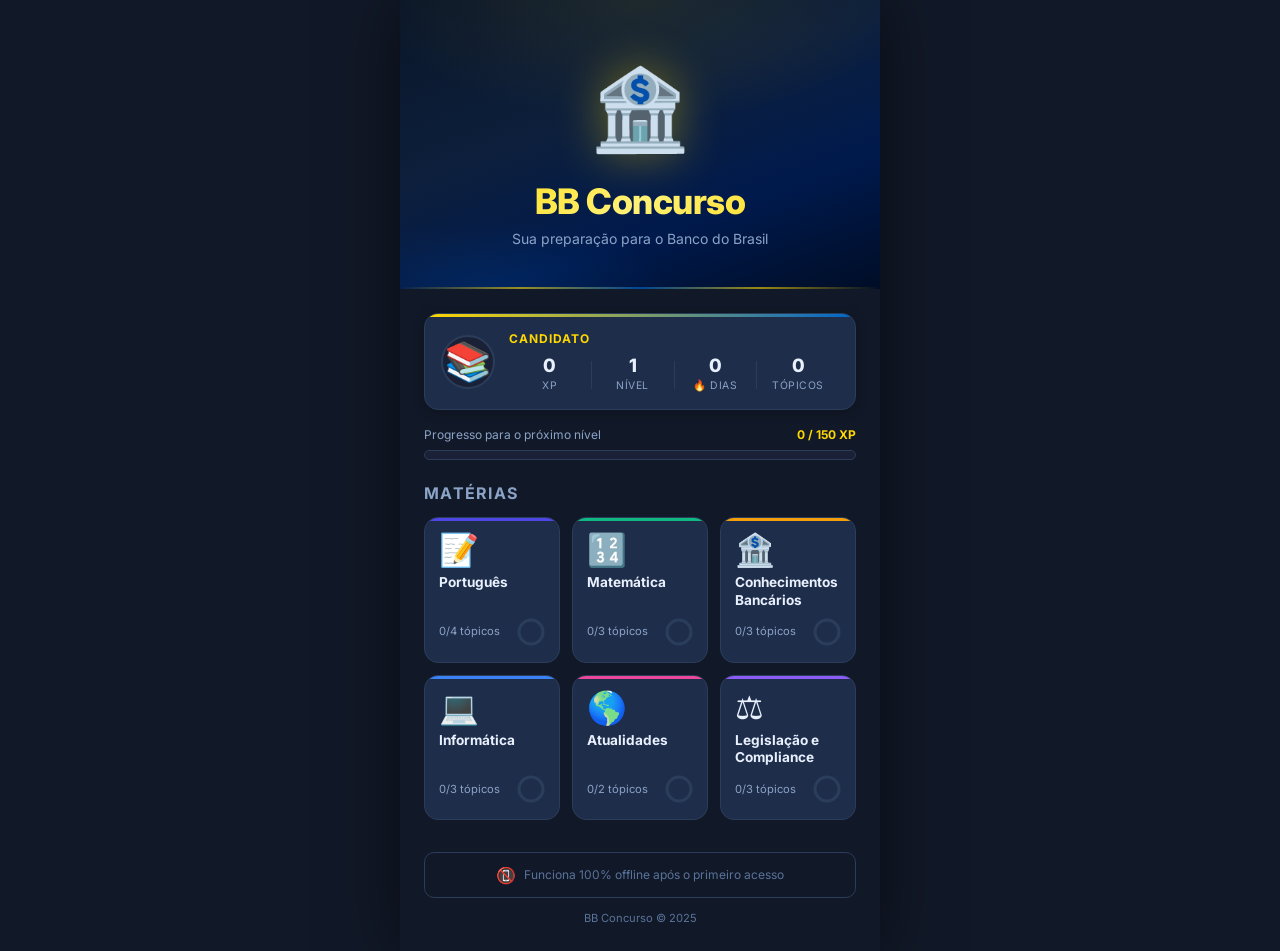
==== concurso-bb/index.html @ 7426c300 "feat: add BB Concurso — app PWA para estudar concurso do Banco do Brasil App completo offline-first " ====
<!DOCTYPE html>
<html lang="pt-BR">
<head>
  <meta charset="UTF-8" />
  <meta name="viewport" content="width=device-width, initial-scale=1.0, viewport-fit=cover" />
  <meta name="theme-color" content="#FFD700" />
  <meta name="description" content="Estude para o concurso do Banco do Brasil offline, com gamificação e quizzes." />
  <meta name="apple-mobile-web-app-capable" content="yes" />
  <meta name="apple-mobile-web-app-status-bar-style" content="black-translucent" />
  <meta name="apple-mobile-web-app-title" content="BB Concurso" />
  <title>BB Concurso</title>
  <link rel="manifest" href="manifest.json" />
  <link rel="icon" type="image/svg+xml" href="icons/icon.svg" />
  <link rel="preconnect" href="https://fonts.googleapis.com" />
  <link rel="preconnect" href="https://fonts.gstatic.com" crossorigin />
  <link href="https://fonts.googleapis.com/css2?family=Inter:wght@400;500;600;700;800&display=swap" rel="stylesheet" />
  <link rel="stylesheet" href="style.css" />
</head>
<body>

  <!-- Offline badge -->
  <div class="offline-badge" id="offlineBadge" aria-live="polite">
    <span class="offline-dot"></span>
    Modo Offline — Conteúdo disponível localmente
  </div>

  <!-- Toast notification -->
  <div class="toast" id="toast" role="status" aria-live="polite">
    <span class="toast-icon" id="toastIcon">🎉</span>
    <div class="toast-text">
      <div class="toast-msg" id="toastMsg"></div>
      <div class="toast-sub" id="toastSub"></div>
    </div>
  </div>

  <!-- ===== SCREEN: HOME ===== -->
  <main class="screen active" id="screen-home" role="main">
    <div class="home-hero">
      <div class="hero-logo" aria-label="BB Concurso">🏦</div>
      <h1 class="hero-title">BB Concurso</h1>
      <p class="hero-sub">Sua preparação para o Banco do Brasil</p>
    </div>

    <div class="home-content">
      <!-- Player card -->
      <div class="player-card" id="playerCard" aria-label="Seu progresso">
        <div class="player-avatar" id="playerAvatar" aria-hidden="true">📚</div>
        <div class="player-info">
          <div class="player-level" id="playerLevel">Candidato</div>
          <div class="player-stats">
            <div class="stat-item">
              <div class="stat-value" id="statXP">0</div>
              <div class="stat-label">XP</div>
            </div>
            <div class="stat-divider"></div>
            <div class="stat-item">
              <div class="stat-value" id="statLevel">1</div>
              <div class="stat-label">Nível</div>
            </div>
            <div class="stat-divider"></div>
            <div class="stat-item">
              <div class="stat-value" id="statStreak">0</div>
              <div class="stat-label">🔥 Dias</div>
            </div>
            <div class="stat-divider"></div>
            <div class="stat-item">
              <div class="stat-value" id="statTopics">0</div>
              <div class="stat-label">Tópicos</div>
            </div>
          </div>
        </div>
      </div>

      <!-- XP Progress bar -->
      <div class="xp-progress-wrap" aria-label="Progresso de XP para o próximo nível">
        <div class="xp-progress-labels">
          <span id="xpProgressLabel">Progresso para o próximo nível</span>
          <span id="xpProgressValue">0 / 150 XP</span>
        </div>
        <div class="xp-progress" role="progressbar" aria-valuemin="0" aria-valuemax="100" aria-valuenow="0">
          <div class="xp-progress-bar" id="xpProgressBar"></div>
        </div>
      </div>

      <!-- Subject grid -->
      <section class="subjects-section" aria-label="Matérias">
        <h2 class="section-title">Matérias</h2>
        <div class="subject-grid" id="subjectGrid" role="list">
          <!-- Rendered by JS -->
        </div>
      </section>

      <!-- Footer tip -->
      <footer class="home-footer">
        <div class="footer-tip">
          <span class="footer-tip-icon">📵</span>
          <span>Funciona 100% offline após o primeiro acesso</span>
        </div>
        <div class="footer-copy">BB Concurso © 2025</div>
      </footer>
    </div>
  </main>

  <!-- ===== SCREEN: TOPICS ===== -->
  <section class="screen" id="screen-topics" role="region" aria-label="Tópicos">
    <header class="header" id="topicsHeader">
      <button class="btn-back" onclick="showScreen('home')" aria-label="Voltar para o início">
        <svg width="20" height="20" viewBox="0 0 24 24" fill="none" stroke="currentColor" stroke-width="2.5" stroke-linecap="round" stroke-linejoin="round"><polyline points="15 18 9 12 15 6"/></svg>
      </button>
      <div class="header-title" id="topicsTitle">Matéria</div>
      <div class="header-xp-mini">
        <span class="xp-mini-icon">⚡</span>
        <span id="headerXP">0</span>
      </div>
    </header>

    <div class="screen-body topics-body">
      <div class="subject-hero" id="topicsHero">
        <span class="subject-hero-icon" id="topicsHeroIcon">📚</span>
        <div class="subject-hero-info">
          <div class="subject-hero-name" id="topicsHeroName">Matéria</div>
          <div class="subject-hero-desc" id="topicsHeroDesc"></div>
        </div>
      </div>
      <div class="topics-list" id="topicsList" role="list">
        <!-- Rendered by JS -->
      </div>
    </div>
  </section>

  <!-- ===== SCREEN: LESSON ===== -->
  <section class="screen" id="screen-lesson" role="region" aria-label="Aula">
    <header class="header" id="lessonHeader">
      <button class="btn-back" id="lessonBackBtn" onclick="goBackFromLesson()" aria-label="Voltar para tópicos">
        <svg width="20" height="20" viewBox="0 0 24 24" fill="none" stroke="currentColor" stroke-width="2.5" stroke-linecap="round" stroke-linejoin="round"><polyline points="15 18 9 12 15 6"/></svg>
      </button>
      <div class="header-title" id="lessonTitle">Aula</div>
      <div class="header-xp-mini">
        <span class="xp-mini-icon">⚡</span>
        <span id="lessonHeaderXP">0</span>
      </div>
    </header>

    <div class="lesson-body screen-body" id="lessonBody">
      <!-- Rendered by JS -->
    </div>
  </section>

  <!-- ===== SCREEN: QUIZ ===== -->
  <section class="screen" id="screen-quiz" role="region" aria-label="Quiz">
    <header class="header quiz-header">
      <button class="btn-back" id="quizBackBtn" onclick="confirmLeaveQuiz()" aria-label="Sair do quiz">
        <svg width="20" height="20" viewBox="0 0 24 24" fill="none" stroke="currentColor" stroke-width="2.5" stroke-linecap="round" stroke-linejoin="round"><polyline points="15 18 9 12 15 6"/></svg>
      </button>
      <div class="header-title" id="quizTitle">Quiz</div>
      <div class="quiz-counter" id="quizCounter">1/5</div>
    </header>

    <div class="screen-body quiz-body">
      <div class="quiz-progress-wrap" role="progressbar" aria-label="Progresso do quiz" aria-valuemin="0" aria-valuemax="100" aria-valuenow="0">
        <div class="quiz-progress-bar" id="quizProgressBar"></div>
      </div>

      <div class="quiz-content">
        <p class="question-text" id="questionText">Pergunta...</p>

        <div class="options-list" id="optionsList" role="group" aria-label="Opções de resposta">
          <!-- Rendered by JS -->
        </div>

        <div class="feedback-box" id="feedbackBox" aria-live="polite">
          <div class="feedback-icon" id="feedbackIcon">✓</div>
          <div class="feedback-content">
            <div class="feedback-title" id="feedbackTitle">Correto!</div>
            <div class="feedback-explanation" id="feedbackExplanation"></div>
          </div>
        </div>

        <button class="btn-next" id="btnNext" onclick="nextQuestion()" aria-label="Próxima questão">
          Próxima questão →
        </button>
      </div>
    </div>
  </section>

  <!-- ===== SCREEN: RESULTS ===== -->
  <section class="screen" id="screen-results" role="region" aria-label="Resultado">
    <div class="results-body">
      <div class="results-trophy" id="resultsTrophy" aria-hidden="true">🏆</div>
      <h2 class="results-title" id="resultsTitle">Quiz Concluído!</h2>
      <div class="results-score-wrap">
        <div class="results-score" id="resultsScore">0/5</div>
        <div class="results-score-label">Respostas corretas</div>
      </div>
      <div class="results-stars" id="resultsStars" aria-label="Classificação">
        <!-- Stars rendered by JS -->
      </div>
      <div class="results-xp-gained" id="resultsXpGained">
        <span class="xp-gained-icon">⚡</span>
        <span id="resultsXpValue">+0 XP</span>
        <span class="xp-gained-label">ganhos</span>
      </div>

      <div class="results-actions">
        <button class="btn-primary" onclick="retryQuiz()" aria-label="Tentar novamente">
          🔄 Tentar Novamente
        </button>
        <button class="btn-secondary" onclick="backToTopics()" aria-label="Voltar à matéria">
          📚 Mais Tópicos
        </button>
        <button class="btn-outline" onclick="showScreen('home')" aria-label="Ir para o início">
          🏠 Início
        </button>
      </div>
    </div>
  </section>

  <!-- Scripts: data first, then app -->
  <script src="data/portugues.js"></script>
  <script src="data/matematica.js"></script>
  <script src="data/bancario.js"></script>
  <script src="data/informatica.js"></script>
  <script src="data/atualidades.js"></script>
  <script src="data/legislacao.js"></script>
  <script src="app.js"></script>

  <script>
    if ('serviceWorker' in navigator) {
      navigator.serviceWorker.register('sw.js').then(reg => {
        console.log('SW registrado:', reg.scope);
      }).catch(err => {
        console.warn('SW falhou:', err);
      });
    }
  </script>
</body>
</html>
---- concurso-bb/style.css ----
/* ============================================================
   BB Concurso — Style Sheet
   Dark theme, mobile-first, BB gold/blue palette
   ============================================================ */

/* ── CSS Variables ── */
:root {
  --bg: #0a0e1a;
  --bg2: #111827;
  --bg3: #1a2035;
  --card: #1e2d4a;
  --border: #2a3d5a;
  --text1: #e8f0fe;
  --text2: #8ba3c7;
  --text3: #5a739a;
  --accent: #FFD700;
  --accent2: #0066CC;
  --accent-dim: rgba(255, 215, 0, 0.15);
  --accent2-dim: rgba(0, 102, 204, 0.2);
  --green: #22c55e;
  --green-dim: rgba(34, 197, 94, 0.15);
  --red: #ef4444;
  --red-dim: rgba(239, 68, 68, 0.15);
  --orange: #f97316;
  --radius: 14px;
  --radius-sm: 10px;
  --radius-xs: 7px;
  --mono: 'Courier New', 'Courier', monospace;
  --shadow: 0 4px 24px rgba(0, 0, 0, 0.35);
  --shadow-sm: 0 2px 12px rgba(0, 0, 0, 0.25);
  --header-h: 60px;
  --safe-top: env(safe-area-inset-top, 0px);
  --safe-bottom: env(safe-area-inset-bottom, 0px);
}

/* ── Reset & Base ── */
*, *::before, *::after {
  box-sizing: border-box;
  margin: 0;
  padding: 0;
  -webkit-tap-highlight-color: transparent;
}

html {
  font-size: 16px;
  -webkit-text-size-adjust: 100%;
  scroll-behavior: smooth;
}

body {
  background: var(--bg);
  color: var(--text1);
  font-family: 'Inter', system-ui, -apple-system, BlinkMacSystemFont, 'Segoe UI', sans-serif;
  line-height: 1.5;
  min-height: 100dvh;
  overflow-x: hidden;
  -webkit-font-smoothing: antialiased;
  -moz-osx-font-smoothing: grayscale;
}

button {
  font-family: inherit;
  cursor: pointer;
  border: none;
  background: none;
  color: inherit;
}

a { color: var(--accent2); text-decoration: none; }
img, svg { display: block; }
h1, h2, h3, h4 { line-height: 1.2; }

/* ── Screen System ── */
.screen {
  display: none;
  flex-direction: column;
  min-height: 100dvh;
  position: relative;
}
.screen.active {
  display: flex;
}
.screen-body {
  flex: 1;
  overflow-y: auto;
  -webkit-overflow-scrolling: touch;
  overscroll-behavior: contain;
}

/* ── Offline Badge ── */
.offline-badge {
  display: none;
  align-items: center;
  gap: 8px;
  position: fixed;
  top: 0;
  left: 0;
  right: 0;
  z-index: 9999;
  background: linear-gradient(90deg, #1a1000, #2a1800);
  border-bottom: 1px solid rgba(255, 165, 0, 0.4);
  color: #ffb347;
  font-size: 0.72rem;
  font-weight: 600;
  padding: 6px 16px;
  padding-top: calc(6px + var(--safe-top));
  text-align: center;
  justify-content: center;
}
.offline-badge.visible {
  display: flex;
}
.offline-dot {
  width: 7px;
  height: 7px;
  border-radius: 50%;
  background: #ffb347;
  flex-shrink: 0;
  animation: pulse-dot 2s ease-in-out infinite;
}
@keyframes pulse-dot {
  0%, 100% { opacity: 1; transform: scale(1); }
  50% { opacity: 0.5; transform: scale(0.7); }
}

/* ── Toast ── */
.toast {
  position: fixed;
  bottom: calc(24px + var(--safe-bottom));
  left: 50%;
  transform: translateX(-50%) translateY(100px);
  z-index: 9998;
  background: var(--bg3);
  border: 1px solid var(--border);
  border-left: 4px solid var(--accent);
  border-radius: var(--radius-sm);
  padding: 12px 18px;
  display: flex;
  align-items: center;
  gap: 12px;
  min-width: 240px;
  max-width: calc(100vw - 40px);
  box-shadow: var(--shadow);
  transition: transform 0.35s cubic-bezier(0.34, 1.56, 0.64, 1), opacity 0.3s;
  opacity: 0;
  pointer-events: none;
}
.toast.show {
  transform: translateX(-50%) translateY(0);
  opacity: 1;
  pointer-events: auto;
}
.toast-icon {
  font-size: 1.4rem;
  flex-shrink: 0;
}
.toast-text { flex: 1; }
.toast-msg {
  font-size: 0.875rem;
  font-weight: 700;
  color: var(--text1);
}
.toast-sub {
  font-size: 0.75rem;
  color: var(--text2);
  margin-top: 2px;
}

/* ============================================================
   HOME SCREEN
   ============================================================ */

/* Hero */
.home-hero {
  background: linear-gradient(160deg, #0a1628 0%, #0d1f3c 40%, #001a4d 70%, #000d26 100%);
  padding: calc(48px + var(--safe-top)) 24px 40px;
  text-align: center;
  position: relative;
  overflow: hidden;
}
.home-hero::before {
  content: '';
  position: absolute;
  inset: 0;
  background:
    radial-gradient(ellipse 80% 60% at 50% 0%, rgba(255, 215, 0, 0.08) 0%, transparent 70%),
    radial-gradient(ellipse 60% 40% at 20% 100%, rgba(0, 102, 204, 0.15) 0%, transparent 60%);
  pointer-events: none;
}
.home-hero::after {
  content: '';
  position: absolute;
  bottom: 0;
  left: 0;
  right: 0;
  height: 2px;
  background: linear-gradient(90deg, transparent, var(--accent), var(--accent2), var(--accent), transparent);
  opacity: 0.6;
}
.hero-logo {
  font-size: 4rem;
  margin-bottom: 12px;
  filter: drop-shadow(0 0 24px rgba(255, 215, 0, 0.4));
  position: relative;
  z-index: 1;
  animation: hero-float 3s ease-in-out infinite;
}
@keyframes hero-float {
  0%, 100% { transform: translateY(0); }
  50% { transform: translateY(-6px); }
}
.hero-title {
  font-size: 1.9rem;
  font-weight: 800;
  background: linear-gradient(135deg, #FFD700, #FFF176, #FFD700);
  -webkit-background-clip: text;
  -webkit-text-fill-color: transparent;
  background-clip: text;
  position: relative;
  z-index: 1;
  letter-spacing: -0.5px;
}
.hero-sub {
  font-size: 0.875rem;
  color: var(--text2);
  margin-top: 6px;
  position: relative;
  z-index: 1;
}

/* Home content container */
.home-content {
  padding: 20px 16px;
  padding-bottom: calc(24px + var(--safe-bottom));
  max-width: 600px;
  margin: 0 auto;
  width: 100%;
}

/* Player card */
.player-card {
  background: var(--card);
  border: 1px solid var(--border);
  border-radius: var(--radius);
  padding: 16px;
  margin-bottom: 16px;
  display: flex;
  align-items: center;
  gap: 14px;
  box-shadow: var(--shadow-sm);
  position: relative;
  overflow: hidden;
}
.player-card::before {
  content: '';
  position: absolute;
  top: 0;
  left: 0;
  right: 0;
  height: 3px;
  background: linear-gradient(90deg, var(--accent), var(--accent2));
}
.player-avatar {
  font-size: 2.4rem;
  width: 54px;
  height: 54px;
  display: flex;
  align-items: center;
  justify-content: center;
  background: var(--bg3);
  border-radius: 50%;
  border: 2px solid var(--border);
  flex-shrink: 0;
}
.player-info { flex: 1; min-width: 0; }
.player-level {
  font-size: 0.75rem;
  font-weight: 700;
  color: var(--accent);
  text-transform: uppercase;
  letter-spacing: 0.08em;
  margin-bottom: 8px;
}
.player-stats {
  display: flex;
  align-items: center;
  gap: 0;
}
.stat-item {
  flex: 1;
  text-align: center;
}
.stat-value {
  font-size: 1.15rem;
  font-weight: 800;
  color: var(--text1);
  line-height: 1;
}
.stat-label {
  font-size: 0.65rem;
  color: var(--text2);
  margin-top: 3px;
  text-transform: uppercase;
  letter-spacing: 0.05em;
}
.stat-divider {
  width: 1px;
  height: 28px;
  background: var(--border);
  flex-shrink: 0;
}

/* XP Progress */
.xp-progress-wrap {
  margin-bottom: 24px;
}
.xp-progress-labels {
  display: flex;
  justify-content: space-between;
  align-items: center;
  margin-bottom: 6px;
}
.xp-progress-labels span:first-child {
  font-size: 0.75rem;
  color: var(--text2);
}
.xp-progress-labels span:last-child {
  font-size: 0.75rem;
  font-weight: 700;
  color: var(--accent);
}
.xp-progress {
  height: 10px;
  background: var(--bg3);
  border-radius: 20px;
  overflow: hidden;
  border: 1px solid var(--border);
}
.xp-progress-bar {
  height: 100%;
  background: linear-gradient(90deg, var(--accent2), var(--accent));
  border-radius: 20px;
  width: 0%;
  transition: width 0.7s cubic-bezier(0.34, 1.56, 0.64, 1);
  position: relative;
}
.xp-progress-bar::after {
  content: '';
  position: absolute;
  top: 0;
  right: 0;
  width: 40px;
  height: 100%;
  background: linear-gradient(90deg, transparent, rgba(255,255,255,0.3));
  border-radius: 0 20px 20px 0;
  animation: xp-shimmer 2s ease-in-out infinite;
}
@keyframes xp-shimmer {
  0%, 100% { opacity: 0; }
  50% { opacity: 1; }
}

/* Subjects section */
.section-title {
  font-size: 1rem;
  font-weight: 700;
  color: var(--text2);
  text-transform: uppercase;
  letter-spacing: 0.08em;
  margin-bottom: 14px;
}

/* Subject grid */
.subject-grid {
  display: grid;
  grid-template-columns: repeat(2, 1fr);
  gap: 12px;
  margin-bottom: 24px;
}

/* Subject card */
.subject-card {
  background: var(--card);
  border: 1px solid var(--border);
  border-radius: var(--radius);
  padding: 16px 14px;
  cursor: pointer;
  transition: transform 0.2s ease, box-shadow 0.2s ease, border-color 0.2s ease;
  position: relative;
  overflow: hidden;
  display: flex;
  flex-direction: column;
  gap: 8px;
  -webkit-user-select: none;
  user-select: none;
}
.subject-card::before {
  content: '';
  position: absolute;
  top: 0;
  left: 0;
  right: 0;
  height: 3px;
  border-radius: var(--radius) var(--radius) 0 0;
  background: var(--subject-color, var(--accent));
  transition: height 0.2s;
}
.subject-card:hover,
.subject-card:focus-visible {
  transform: translateY(-3px);
  box-shadow: 0 8px 28px rgba(0, 0, 0, 0.45);
  border-color: var(--subject-color, var(--accent));
  outline: none;
}
.subject-card:active {
  transform: translateY(-1px);
}
.subject-icon {
  font-size: 2rem;
  line-height: 1;
}
.subject-name {
  font-size: 0.85rem;
  font-weight: 700;
  color: var(--text1);
  line-height: 1.3;
}
.subject-meta {
  display: flex;
  align-items: center;
  justify-content: space-between;
  margin-top: auto;
}
.subject-count {
  font-size: 0.7rem;
  color: var(--text2);
}
.subject-progress-ring {
  width: 28px;
  height: 28px;
  flex-shrink: 0;
}
.subject-progress-ring circle {
  fill: none;
  stroke-width: 3;
  stroke-linecap: round;
}
.ring-bg { stroke: var(--border); }
.ring-fill {
  stroke: var(--subject-color, var(--accent));
  stroke-dasharray: 75.4;
  stroke-dashoffset: 75.4;
  transition: stroke-dashoffset 0.8s cubic-bezier(0.34, 1.56, 0.64, 1);
  transform: rotate(-90deg);
  transform-origin: center;
}

/* Home footer */
.home-footer {
  text-align: center;
  padding-top: 8px;
}
.footer-tip {
  display: flex;
  align-items: center;
  justify-content: center;
  gap: 8px;
  font-size: 0.75rem;
  color: var(--text3);
  background: var(--bg2);
  border: 1px solid var(--border);
  border-radius: var(--radius-sm);
  padding: 10px 14px;
  margin-bottom: 12px;
}
.footer-tip-icon { font-size: 1rem; }
.footer-copy {
  font-size: 0.7rem;
  color: var(--text3);
}

/* ============================================================
   HEADER (shared by topics, lesson, quiz)
   ============================================================ */
.header {
  position: sticky;
  top: 0;
  z-index: 100;
  display: flex;
  align-items: center;
  gap: 10px;
  padding: calc(10px + var(--safe-top)) 16px 10px;
  height: calc(var(--header-h) + var(--safe-top));
  background: rgba(10, 14, 26, 0.85);
  backdrop-filter: blur(20px) saturate(1.4);
  -webkit-backdrop-filter: blur(20px) saturate(1.4);
  border-bottom: 1px solid var(--border);
}
.btn-back {
  width: 36px;
  height: 36px;
  border-radius: var(--radius-xs);
  background: var(--bg3);
  border: 1px solid var(--border);
  color: var(--text1);
  display: flex;
  align-items: center;
  justify-content: center;
  flex-shrink: 0;
  transition: background 0.15s, transform 0.15s;
}
.btn-back:hover { background: var(--card); }
.btn-back:active { transform: scale(0.93); }
.header-title {
  flex: 1;
  font-size: 0.95rem;
  font-weight: 700;
  color: var(--text1);
  white-space: nowrap;
  overflow: hidden;
  text-overflow: ellipsis;
}
.header-xp-mini {
  display: flex;
  align-items: center;
  gap: 4px;
  background: var(--accent-dim);
  border: 1px solid rgba(255, 215, 0, 0.25);
  border-radius: 20px;
  padding: 4px 10px;
  flex-shrink: 0;
}
.xp-mini-icon { font-size: 0.8rem; }
.header-xp-mini span:last-child {
  font-size: 0.8rem;
  font-weight: 700;
  color: var(--accent);
}

/* ============================================================
   TOPICS SCREEN
   ============================================================ */
.topics-body {
  padding-bottom: calc(24px + var(--safe-bottom));
}
.subject-hero {
  display: flex;
  align-items: center;
  gap: 14px;
  padding: 20px 16px 16px;
  border-bottom: 1px solid var(--border);
}
.subject-hero-icon {
  font-size: 2.5rem;
  width: 60px;
  height: 60px;
  display: flex;
  align-items: center;
  justify-content: center;
  background: var(--bg3);
  border-radius: var(--radius-sm);
  border: 1px solid var(--border);
  flex-shrink: 0;
}
.subject-hero-name {
  font-size: 1.15rem;
  font-weight: 800;
  color: var(--text1);
}
.subject-hero-desc {
  font-size: 0.8rem;
  color: var(--text2);
  margin-top: 4px;
}

.topics-list {
  padding: 12px 16px;
  display: flex;
  flex-direction: column;
  gap: 10px;
}
.topic-item {
  display: flex;
  align-items: center;
  gap: 12px;
  background: var(--card);
  border: 1px solid var(--border);
  border-radius: var(--radius-sm);
  padding: 14px;
  cursor: pointer;
  transition: transform 0.15s, box-shadow 0.15s, border-color 0.15s;
  -webkit-user-select: none;
  user-select: none;
}
.topic-item:hover,
.topic-item:focus-visible {
  transform: translateX(3px);
  box-shadow: var(--shadow-sm);
  border-color: var(--accent2);
  outline: none;
}
.topic-item:active { transform: translateX(1px); }
.topic-item.done {
  border-color: rgba(34, 197, 94, 0.35);
  background: rgba(34, 197, 94, 0.04);
}
.topic-icon-wrap {
  width: 42px;
  height: 42px;
  border-radius: var(--radius-xs);
  background: var(--bg3);
  border: 1px solid var(--border);
  display: flex;
  align-items: center;
  justify-content: center;
  font-size: 1.3rem;
  flex-shrink: 0;
}
.topic-info { flex: 1; min-width: 0; }
.topic-title {
  font-size: 0.9rem;
  font-weight: 600;
  color: var(--text1);
  white-space: nowrap;
  overflow: hidden;
  text-overflow: ellipsis;
}
.topic-sub {
  font-size: 0.72rem;
  color: var(--text2);
  margin-top: 3px;
}
.topic-right {
  display: flex;
  flex-direction: column;
  align-items: flex-end;
  gap: 4px;
  flex-shrink: 0;
}
.topic-xp-badge {
  font-size: 0.7rem;
  font-weight: 700;
  color: var(--accent);
  background: var(--accent-dim);
  border: 1px solid rgba(255, 215, 0, 0.2);
  border-radius: 20px;
  padding: 2px 8px;
}
.topic-done-badge {
  font-size: 0.75rem;
  font-weight: 700;
  color: var(--green);
  background: var(--green-dim);
  border-radius: 20px;
  padding: 2px 8px;
}

/* ============================================================
   LESSON SCREEN
   ============================================================ */
.lesson-body {
  padding: 0 16px 32px;
  padding-bottom: calc(32px + var(--safe-bottom));
}

/* Step bar */
.lesson-step-bar {
  display: flex;
  align-items: center;
  gap: 6px;
  padding: 16px 0 20px;
}
.step-node {
  display: flex;
  align-items: center;
  justify-content: center;
  width: 28px;
  height: 28px;
  border-radius: 50%;
  font-size: 0.7rem;
  font-weight: 700;
  flex-shrink: 0;
}
.step-node.active {
  background: var(--accent);
  color: #000;
}
.step-node.done {
  background: var(--green);
  color: #fff;
}
.step-node.pending {
  background: var(--bg3);
  border: 1px solid var(--border);
  color: var(--text3);
}
.step-connector {
  flex: 1;
  height: 2px;
  background: var(--border);
  border-radius: 2px;
}

/* Section label */
.lesson-section-label {
  font-size: 0.65rem;
  font-weight: 700;
  text-transform: uppercase;
  letter-spacing: 0.1em;
  color: var(--accent2);
  margin-bottom: 10px;
  display: flex;
  align-items: center;
  gap: 8px;
}
.lesson-section-label::before {
  content: '';
  display: block;
  width: 20px;
  height: 2px;
  background: var(--accent2);
  border-radius: 2px;
}

/* Theory block */
.lesson-theory {
  color: var(--text1);
  font-size: 0.92rem;
  line-height: 1.75;
  margin-bottom: 24px;
}
.lesson-theory h3 {
  font-size: 1rem;
  font-weight: 700;
  color: var(--accent);
  margin: 20px 0 10px;
}
.lesson-theory ul, .lesson-theory ol {
  padding-left: 20px;
  margin: 8px 0 16px;
}
.lesson-theory li {
  margin-bottom: 6px;
}
.lesson-theory strong { color: var(--text1); }
.lesson-theory em { color: var(--text2); font-style: normal; }
.lesson-theory p { margin-bottom: 12px; }

/* Example block */
.example-block {
  background: var(--bg2);
  border: 1px solid var(--border);
  border-radius: var(--radius-sm);
  overflow: hidden;
  margin-bottom: 16px;
}
.example-header {
  display: flex;
  align-items: center;
  justify-content: space-between;
  padding: 10px 14px;
  background: var(--bg3);
  border-bottom: 1px solid var(--border);
}
.example-header-title {
  font-size: 0.78rem;
  font-weight: 600;
  color: var(--text2);
}
.btn-copy {
  font-size: 0.7rem;
  color: var(--text2);
  background: var(--bg);
  border: 1px solid var(--border);
  border-radius: var(--radius-xs);
  padding: 3px 9px;
  transition: color 0.15s, background 0.15s;
}
.btn-copy:hover { color: var(--text1); background: var(--card); }
.btn-copy.copied { color: var(--green); border-color: var(--green); }

.code-box {
  background: #060c18;
  padding: 14px;
  overflow-x: auto;
  border-bottom: 1px solid var(--border);
}
.code-box pre {
  font-family: var(--mono);
  font-size: 0.78rem;
  line-height: 1.6;
  color: #a8d8a8;
  white-space: pre;
  margin: 0;
}
.explanation-box {
  padding: 12px 14px;
  font-size: 0.82rem;
  color: var(--text2);
  line-height: 1.65;
}
.explanation-box strong { color: var(--text1); }
.explanation-box ul { padding-left: 16px; margin: 6px 0; }
.explanation-box li { margin-bottom: 4px; }
.explanation-box p { margin-bottom: 6px; }

/* Quiz CTA */
.lesson-quiz-cta {
  margin-top: 28px;
  text-align: center;
  padding: 24px 0;
  border-top: 1px solid var(--border);
}
.lesson-quiz-cta-title {
  font-size: 1rem;
  font-weight: 700;
  margin-bottom: 6px;
}
.lesson-quiz-cta-sub {
  font-size: 0.8rem;
  color: var(--text2);
  margin-bottom: 18px;
}
.btn-start-quiz {
  display: block;
  width: 100%;
  padding: 16px;
  background: linear-gradient(135deg, #FFB800, #FFD700, #FFC200);
  color: #000;
  font-size: 1rem;
  font-weight: 800;
  border-radius: var(--radius);
  letter-spacing: 0.02em;
  box-shadow: 0 4px 20px rgba(255, 215, 0, 0.35);
  transition: transform 0.2s, box-shadow 0.2s;
  position: relative;
  overflow: hidden;
}
.btn-start-quiz::before {
  content: '';
  position: absolute;
  inset: 0;
  background: linear-gradient(90deg, transparent 0%, rgba(255,255,255,0.25) 50%, transparent 100%);
  transform: translateX(-100%);
  transition: transform 0.4s;
}
.btn-start-quiz:hover::before { transform: translateX(100%); }
.btn-start-quiz:hover {
  transform: translateY(-2px);
  box-shadow: 0 6px 24px rgba(255, 215, 0, 0.45);
}
.btn-start-quiz:active { transform: translateY(0); }

/* ============================================================
   QUIZ SCREEN
   ============================================================ */
.quiz-header { justify-content: space-between; }
.quiz-counter {
  font-size: 0.8rem;
  font-weight: 700;
  color: var(--text2);
  background: var(--bg3);
  border: 1px solid var(--border);
  border-radius: 20px;
  padding: 4px 12px;
  flex-shrink: 0;
}

.quiz-body {
  padding: 0;
  display: flex;
  flex-direction: column;
}

/* Quiz progress */
.quiz-progress-wrap {
  height: 4px;
  background: var(--bg3);
  flex-shrink: 0;
}
.quiz-progress-bar {
  height: 100%;
  background: linear-gradient(90deg, var(--accent2), var(--accent));
  transition: width 0.5s ease;
  width: 0%;
}

/* Quiz content */
.quiz-content {
  flex: 1;
  overflow-y: auto;
  -webkit-overflow-scrolling: touch;
  padding: 24px 16px;
  padding-bottom: calc(24px + var(--safe-bottom));
  display: flex;
  flex-direction: column;
  gap: 16px;
}

.question-text {
  font-size: 1.05rem;
  font-weight: 600;
  color: var(--text1);
  line-height: 1.55;
}

/* Options */
.options-list {
  display: flex;
  flex-direction: column;
  gap: 10px;
}
.option-btn {
  display: flex;
  align-items: center;
  gap: 12px;
  width: 100%;
  background: var(--card);
  border: 2px solid var(--border);
  border-radius: var(--radius-sm);
  padding: 14px 14px;
  text-align: left;
  cursor: pointer;
  transition: border-color 0.2s, background 0.2s, transform 0.15s;
  -webkit-user-select: none;
  user-select: none;
}
.option-btn:not(:disabled):hover {
  border-color: var(--accent2);
  background: rgba(0, 102, 204, 0.08);
}
.option-btn:not(:disabled):active { transform: scale(0.98); }
.option-btn:disabled { cursor: default; }
.option-btn.correct {
  border-color: var(--green);
  background: var(--green-dim);
  animation: bounce-in 0.4s ease;
}
.option-btn.wrong {
  border-color: var(--red);
  background: var(--red-dim);
  animation: shake 0.4s ease;
}
.option-btn.dimmed {
  opacity: 0.45;
}
@keyframes bounce-in {
  0% { transform: scale(0.97); }
  50% { transform: scale(1.02); }
  100% { transform: scale(1); }
}
@keyframes shake {
  0%, 100% { transform: translateX(0); }
  20% { transform: translateX(-5px); }
  40% { transform: translateX(5px); }
  60% { transform: translateX(-4px); }
  80% { transform: translateX(4px); }
}

.option-letter {
  width: 30px;
  height: 30px;
  border-radius: var(--radius-xs);
  background: var(--bg3);
  border: 1px solid var(--border);
  font-size: 0.75rem;
  font-weight: 700;
  display: flex;
  align-items: center;
  justify-content: center;
  flex-shrink: 0;
  transition: background 0.2s, border-color 0.2s, color 0.2s;
  color: var(--text2);
}
.option-btn.correct .option-letter {
  background: var(--green);
  border-color: var(--green);
  color: #fff;
}
.option-btn.wrong .option-letter {
  background: var(--red);
  border-color: var(--red);
  color: #fff;
}
.option-text {
  font-size: 0.88rem;
  color: var(--text1);
  line-height: 1.45;
  flex: 1;
}

/* Feedback box */
.feedback-box {
  display: none;
  align-items: flex-start;
  gap: 12px;
  background: var(--bg2);
  border: 1px solid var(--border);
  border-left: 4px solid var(--green);
  border-radius: var(--radius-sm);
  padding: 14px;
  animation: slide-up 0.3s ease;
}
.feedback-box.show { display: flex; }
.feedback-box.wrong-fb { border-left-color: var(--red); }
@keyframes slide-up {
  from { opacity: 0; transform: translateY(10px); }
  to { opacity: 1; transform: translateY(0); }
}
.feedback-icon {
  font-size: 1.2rem;
  flex-shrink: 0;
  margin-top: 1px;
}
.feedback-title {
  font-size: 0.85rem;
  font-weight: 700;
  margin-bottom: 4px;
}
.feedback-title.correct-text { color: var(--green); }
.feedback-title.wrong-text { color: var(--red); }
.feedback-explanation {
  font-size: 0.82rem;
  color: var(--text2);
  line-height: 1.6;
}

/* Next button */
.btn-next {
  display: none;
  width: 100%;
  padding: 14px;
  background: var(--accent2);
  color: #fff;
  font-size: 0.95rem;
  font-weight: 700;
  border-radius: var(--radius);
  transition: background 0.2s, transform 0.15s;
  letter-spacing: 0.01em;
}
.btn-next.show { display: block; }
.btn-next:hover { background: #0077ee; }
.btn-next:active { transform: scale(0.98); }

/* ============================================================
   RESULTS SCREEN
   ============================================================ */
.results-body {
  flex: 1;
  display: flex;
  flex-direction: column;
  align-items: center;
  justify-content: center;
  padding: 32px 24px;
  padding-bottom: calc(32px + var(--safe-bottom));
  text-align: center;
  max-width: 420px;
  margin: 0 auto;
  width: 100%;
  gap: 20px;
}

.results-trophy {
  font-size: 5rem;
  animation: trophy-drop 0.6s cubic-bezier(0.34, 1.56, 0.64, 1) forwards;
  filter: drop-shadow(0 0 20px rgba(255, 215, 0, 0.5));
}
@keyframes trophy-drop {
  0% { transform: scale(0) rotate(-20deg); opacity: 0; }
  100% { transform: scale(1) rotate(0deg); opacity: 1; }
}

.results-title {
  font-size: 1.5rem;
  font-weight: 800;
  color: var(--text1);
}

.results-score-wrap {
  background: var(--card);
  border: 1px solid var(--border);
  border-radius: var(--radius);
  padding: 20px 40px;
}
.results-score {
  font-size: 2.8rem;
  font-weight: 900;
  color: var(--accent);
  line-height: 1;
}
.results-score-label {
  font-size: 0.8rem;
  color: var(--text2);
  margin-top: 4px;
}

.results-stars {
  display: flex;
  gap: 8px;
  font-size: 2rem;
}
.results-stars .star {
  transition: transform 0.3s;
  filter: grayscale(1) opacity(0.3);
}
.results-stars .star.earned {
  filter: none;
  animation: star-pop 0.4s cubic-bezier(0.34, 1.56, 0.64, 1) forwards;
}
@keyframes star-pop {
  0% { transform: scale(0); }
  100% { transform: scale(1); }
}

.results-xp-gained {
  display: flex;
  align-items: center;
  gap: 8px;
  background: var(--accent-dim);
  border: 1px solid rgba(255, 215, 0, 0.3);
  border-radius: 30px;
  padding: 10px 20px;
}
.xp-gained-icon { font-size: 1.1rem; }
#resultsXpValue {
  font-size: 1.2rem;
  font-weight: 800;
  color: var(--accent);
}
.xp-gained-label {
  font-size: 0.8rem;
  color: var(--text2);
}

.results-actions {
  display: flex;
  flex-direction: column;
  gap: 10px;
  width: 100%;
}
.btn-primary {
  width: 100%;
  padding: 15px;
  background: linear-gradient(135deg, #FFB800, #FFD700);
  color: #000;
  font-size: 0.95rem;
  font-weight: 800;
  border-radius: var(--radius);
  transition: transform 0.15s, box-shadow 0.15s;
  box-shadow: 0 4px 16px rgba(255, 215, 0, 0.3);
}
.btn-primary:hover { transform: translateY(-2px); box-shadow: 0 6px 20px rgba(255, 215, 0, 0.4); }
.btn-primary:active { transform: translateY(0); }
.btn-secondary {
  width: 100%;
  padding: 14px;
  background: var(--accent2);
  color: #fff;
  font-size: 0.9rem;
  font-weight: 700;
  border-radius: var(--radius);
  transition: background 0.15s;
}
.btn-secondary:hover { background: #0077ee; }
.btn-outline {
  width: 100%;
  padding: 14px;
  background: transparent;
  color: var(--text2);
  font-size: 0.9rem;
  font-weight: 600;
  border-radius: var(--radius);
  border: 1px solid var(--border);
  transition: border-color 0.15s, color 0.15s;
}
.btn-outline:hover { border-color: var(--text2); color: var(--text1); }

/* ============================================================
   RESPONSIVE — tablet / desktop
   ============================================================ */
@media (min-width: 480px) {
  .hero-logo { font-size: 5rem; }
  .hero-title { font-size: 2.2rem; }
  .home-content { padding: 24px 24px; }
}

@media (min-width: 640px) {
  .subject-grid { grid-template-columns: repeat(3, 1fr); }
}

@media (min-width: 768px) {
  .screen { max-width: 480px; margin: 0 auto; }
  body { background: var(--bg2); }
  .screen { box-shadow: 0 0 60px rgba(0,0,0,0.5); }
}

/* ============================================================
   UTILITY
   ============================================================ */
.sr-only {
  position: absolute;
  width: 1px;
  height: 1px;
  padding: 0;
  margin: -1px;
  overflow: hidden;
  clip: rect(0,0,0,0);
  border: 0;
}
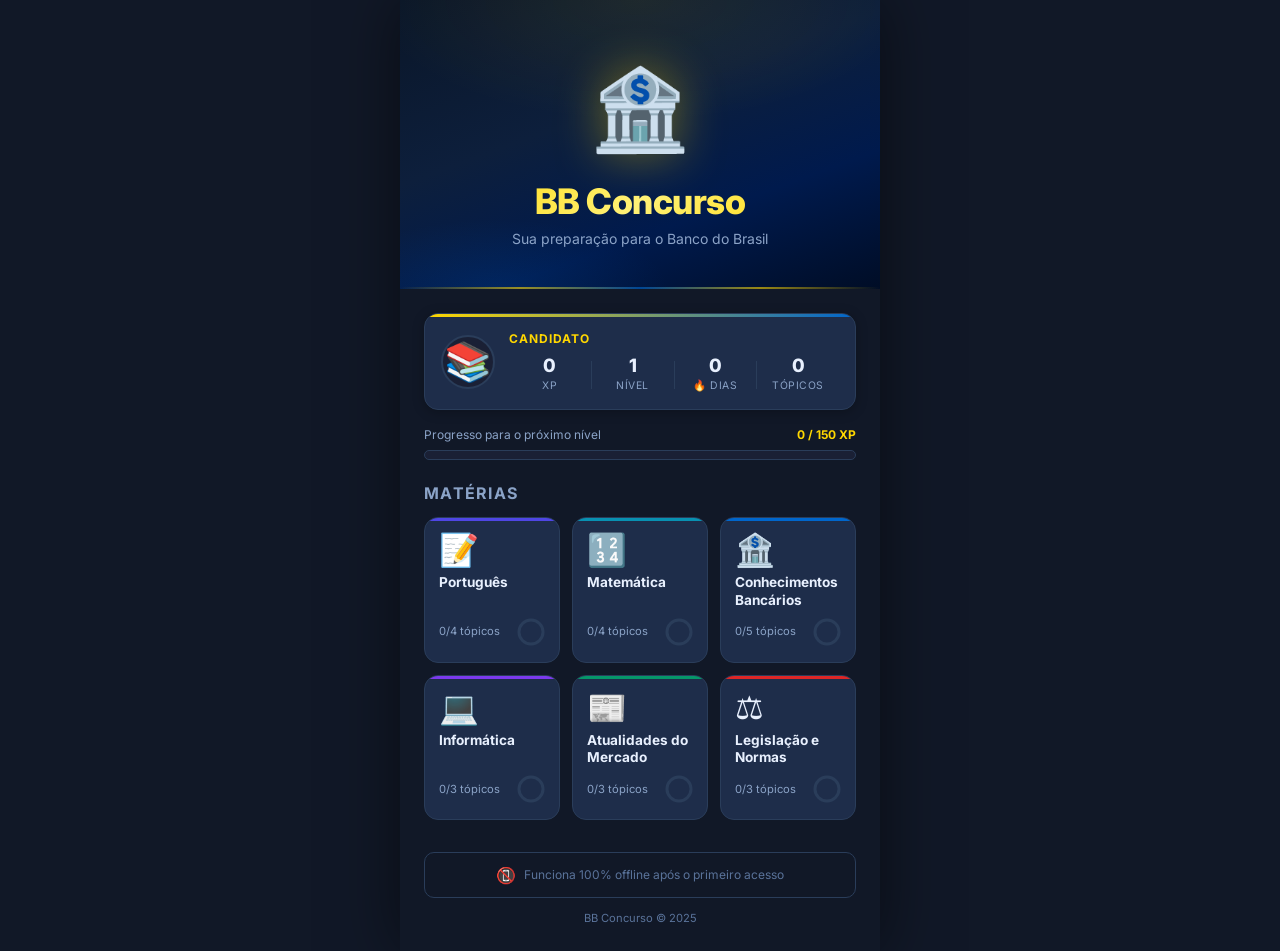
==== commit bcfc51a0: "feat: add video recommendations + video card UI to lesson screen" ====
--- a/concurso-bb/index.html
+++ b/concurso-bb/index.html
@@ -222,6 +222,7 @@
   <script src="data/informatica.js"></script>
   <script src="data/atualidades.js"></script>
   <script src="data/legislacao.js"></script>
+  <script src="data/videos.js"></script>
   <script src="app.js"></script>
 
   <script>
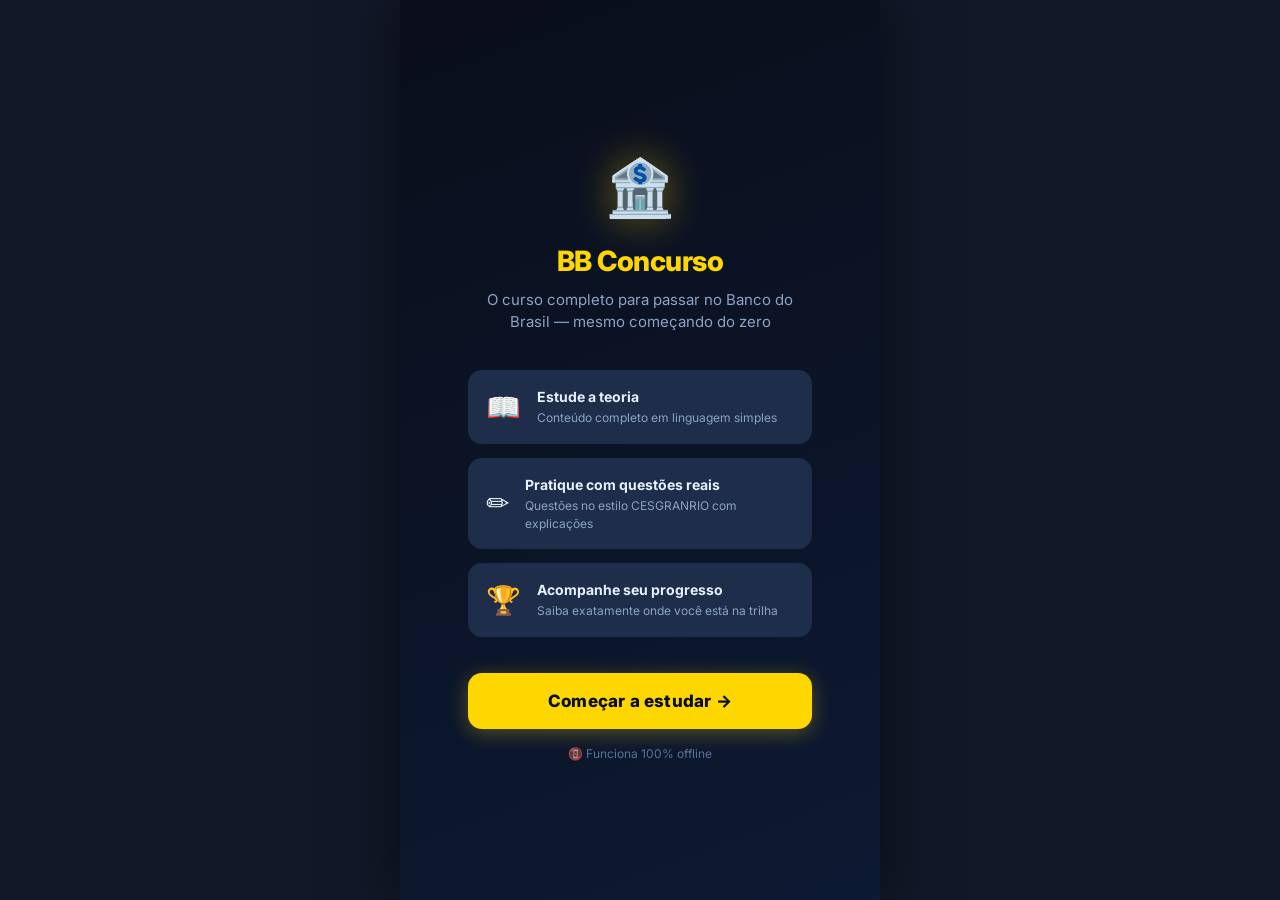
==== commit fe285774: "Redesign app as guided course for beginners - Add onboarding screen shown on first visit (3-step wel" ====
--- a/concurso-bb/index.html
+++ b/concurso-bb/index.html
@@ -33,6 +33,44 @@
     </div>
   </div>
 
+  <!-- ===== SCREEN: ONBOARDING ===== -->
+  <section class="screen" id="screen-onboarding" role="region" aria-label="Boas-vindas">
+    <div class="onboarding-body">
+      <div class="ob-logo">🏦</div>
+      <h1 class="ob-title">BB Concurso</h1>
+      <p class="ob-sub">O curso completo para passar no Banco do Brasil — mesmo começando do zero</p>
+
+      <div class="ob-steps">
+        <div class="ob-step">
+          <div class="ob-step-icon">📖</div>
+          <div class="ob-step-info">
+            <strong>Estude a teoria</strong>
+            <span>Conteúdo completo em linguagem simples</span>
+          </div>
+        </div>
+        <div class="ob-step">
+          <div class="ob-step-icon">✏️</div>
+          <div class="ob-step-info">
+            <strong>Pratique com questões reais</strong>
+            <span>Questões no estilo CESGRANRIO com explicações</span>
+          </div>
+        </div>
+        <div class="ob-step">
+          <div class="ob-step-icon">🏆</div>
+          <div class="ob-step-info">
+            <strong>Acompanhe seu progresso</strong>
+            <span>Saiba exatamente onde você está na trilha</span>
+          </div>
+        </div>
+      </div>
+
+      <button class="btn-ob-start" onclick="finishOnboarding()">
+        Começar a estudar →
+      </button>
+      <p class="ob-offline">📵 Funciona 100% offline</p>
+    </div>
+  </section>
+
   <!-- ===== SCREEN: HOME ===== -->
   <main class="screen active" id="screen-home" role="main">
     <div class="home-hero">
@@ -41,63 +79,8 @@
       <p class="hero-sub">Sua preparação para o Banco do Brasil</p>
     </div>
 
-    <div class="home-content">
-      <!-- Player card -->
-      <div class="player-card" id="playerCard" aria-label="Seu progresso">
-        <div class="player-avatar" id="playerAvatar" aria-hidden="true">📚</div>
-        <div class="player-info">
-          <div class="player-level" id="playerLevel">Candidato</div>
-          <div class="player-stats">
-            <div class="stat-item">
-              <div class="stat-value" id="statXP">0</div>
-              <div class="stat-label">XP</div>
-            </div>
-            <div class="stat-divider"></div>
-            <div class="stat-item">
-              <div class="stat-value" id="statLevel">1</div>
-              <div class="stat-label">Nível</div>
-            </div>
-            <div class="stat-divider"></div>
-            <div class="stat-item">
-              <div class="stat-value" id="statStreak">0</div>
-              <div class="stat-label">🔥 Dias</div>
-            </div>
-            <div class="stat-divider"></div>
-            <div class="stat-item">
-              <div class="stat-value" id="statTopics">0</div>
-              <div class="stat-label">Tópicos</div>
-            </div>
-          </div>
-        </div>
-      </div>
-
-      <!-- XP Progress bar -->
-      <div class="xp-progress-wrap" aria-label="Progresso de XP para o próximo nível">
-        <div class="xp-progress-labels">
-          <span id="xpProgressLabel">Progresso para o próximo nível</span>
-          <span id="xpProgressValue">0 / 150 XP</span>
-        </div>
-        <div class="xp-progress" role="progressbar" aria-valuemin="0" aria-valuemax="100" aria-valuenow="0">
-          <div class="xp-progress-bar" id="xpProgressBar"></div>
-        </div>
-      </div>
-
-      <!-- Subject grid -->
-      <section class="subjects-section" aria-label="Matérias">
-        <h2 class="section-title">Matérias</h2>
-        <div class="subject-grid" id="subjectGrid" role="list">
-          <!-- Rendered by JS -->
-        </div>
-      </section>
-
-      <!-- Footer tip -->
-      <footer class="home-footer">
-        <div class="footer-tip">
-          <span class="footer-tip-icon">📵</span>
-          <span>Funciona 100% offline após o primeiro acesso</span>
-        </div>
-        <div class="footer-copy">BB Concurso © 2025</div>
-      </footer>
+    <div class="home-content" id="homeContent">
+      <!-- Preenchido pelo JS -->
     </div>
   </main>
 
@@ -222,6 +205,7 @@
   <script src="data/informatica.js"></script>
   <script src="data/atualidades.js"></script>
   <script src="data/legislacao.js"></script>
+  <script src="data/vendas.js"></script>
   <script src="data/videos.js"></script>
   <script src="app.js"></script>
 
@@ -235,4 +219,4 @@
     }
   </script>
 </body>
-</html>
+</html>
--- a/concurso-bb/style.css
+++ b/concurso-bb/style.css
@@ -15,6 +15,7 @@
   --text3: #5a739a;
   --accent: #FFD700;
   --accent2: #0066CC;
+  --surface: #1e2d4a;
   --accent-dim: rgba(255, 215, 0, 0.15);
   --accent2-dim: rgba(0, 102, 204, 0.2);
   --green: #22c55e;
@@ -44,7 +45,7 @@
 html {
   font-size: 16px;
   -webkit-text-size-adjust: 100%;
-  scroll-behavior: smooth;
+  height: 100%;
 }
 
 body {
@@ -52,8 +53,7 @@
   color: var(--text1);
   font-family: 'Inter', system-ui, -apple-system, BlinkMacSystemFont, 'Segoe UI', sans-serif;
   line-height: 1.5;
-  min-height: 100dvh;
-  overflow-x: hidden;
+  height: 100%;
   -webkit-font-smoothing: antialiased;
   -moz-osx-font-smoothing: grayscale;
 }
@@ -72,19 +72,35 @@
 
 /* ── Screen System ── */
 .screen {
+  position: fixed;
+  top: 0;
+  left: 0;
+  right: 0;
+  bottom: 0;
   display: none;
   flex-direction: column;
-  min-height: 100dvh;
-  position: relative;
+  background: var(--bg);
 }
 .screen.active {
   display: flex;
 }
 .screen-body {
   flex: 1;
-  overflow-y: auto;
+  overflow-y: scroll;
   -webkit-overflow-scrolling: touch;
-  overscroll-behavior: contain;
+  overscroll-behavior-y: contain;
+  min-height: 0;
+}
+/* Home screen scrolls as a whole (no screen-body wrapper) */
+#screen-home {
+  overflow-y: scroll;
+  -webkit-overflow-scrolling: touch;
+  overscroll-behavior-y: contain;
+}
+/* Prevent flex from squishing children — allow overflow so scroll works */
+.home-hero,
+.home-content {
+  flex-shrink: 0;
 }
 
 /* ── Offline Badge ── */
@@ -851,6 +867,76 @@
 }
 .btn-start-quiz:active { transform: translateY(0); }
 
+/* Video cards */
+.video-list {
+  display: flex;
+  flex-direction: column;
+  gap: 10px;
+  margin-bottom: 24px;
+}
+.video-card {
+  display: flex;
+  align-items: center;
+  gap: 12px;
+  background: var(--bg2);
+  border: 1px solid var(--border);
+  border-radius: var(--radius);
+  padding: 12px;
+  text-decoration: none;
+  color: inherit;
+  transition: border-color 0.2s, background 0.2s, transform 0.15s;
+}
+.video-card:hover {
+  border-color: #FF4444;
+  background: #1a0f0f;
+  transform: translateX(2px);
+}
+.video-card:active { transform: translateX(0); }
+.video-thumb {
+  flex-shrink: 0;
+  width: 44px;
+  height: 44px;
+  display: flex;
+  align-items: center;
+  justify-content: center;
+}
+.video-play-icon {
+  width: 40px;
+  height: 40px;
+}
+.video-info {
+  flex: 1;
+  min-width: 0;
+}
+.video-title {
+  font-size: 0.82rem;
+  font-weight: 600;
+  color: var(--text1);
+  line-height: 1.35;
+  margin-bottom: 2px;
+}
+.video-channel {
+  font-size: 0.7rem;
+  color: #FF6666;
+  font-weight: 500;
+  margin-bottom: 4px;
+}
+.video-desc {
+  font-size: 0.7rem;
+  color: var(--text2);
+  line-height: 1.4;
+  overflow: hidden;
+  display: -webkit-box;
+  -webkit-line-clamp: 2;
+  -webkit-box-orient: vertical;
+}
+.video-ext {
+  flex-shrink: 0;
+  color: var(--text3);
+  opacity: 0.5;
+}
+.video-card:hover .video-ext { opacity: 1; color: #FF6666; }
+
 /* ============================================================
    QUIZ SCREEN
    ============================================================ */
@@ -888,6 +974,7 @@
 /* Quiz content */
 .quiz-content {
   flex: 1;
+  min-height: 0;
   overflow-y: auto;
   -webkit-overflow-scrolling: touch;
   padding: 24px 16px;
@@ -1189,7 +1276,7 @@
 }
 
 @media (min-width: 768px) {
-  .screen { max-width: 480px; margin: 0 auto; }
+  .screen { width: 480px; left: 50%; right: auto; transform: translateX(-50%); }
   body { background: var(--bg2); }
   .screen { box-shadow: 0 0 60px rgba(0,0,0,0.5); }
 }
@@ -1207,3 +1294,361 @@
   clip: rect(0,0,0,0);
   border: 0;
 }
+
+/* ============================================================
+   ONBOARDING SCREEN
+   ============================================================ */
+#screen-onboarding {
+  overflow-y: scroll;
+  -webkit-overflow-scrolling: touch;
+  background: linear-gradient(160deg, #0a0e1a 0%, #0d1a33 100%);
+  justify-content: center;
+  align-items: center;
+}
+.onboarding-body {
+  flex-shrink: 0;
+  display: flex;
+  flex-direction: column;
+  align-items: center;
+  padding: 48px 28px 40px;
+  text-align: center;
+  max-width: 400px;
+  width: 100%;
+  margin: auto;
+}
+.ob-logo {
+  font-size: 56px;
+  margin-bottom: 16px;
+  filter: drop-shadow(0 0 20px rgba(255,215,0,0.4));
+}
+.ob-title {
+  font-size: 28px;
+  font-weight: 800;
+  color: var(--accent);
+  margin-bottom: 10px;
+  letter-spacing: -0.5px;
+}
+.ob-sub {
+  font-size: 15px;
+  color: var(--text2);
+  line-height: 1.5;
+  margin-bottom: 36px;
+}
+.ob-steps {
+  width: 100%;
+  display: flex;
+  flex-direction: column;
+  gap: 14px;
+  margin-bottom: 36px;
+}
+.ob-step {
+  display: flex;
+  align-items: center;
+  gap: 16px;
+  background: var(--surface, #1e2d4a);
+  border-radius: 14px;
+  padding: 16px 18px;
+  text-align: left;
+}
+.ob-step-icon {
+  font-size: 28px;
+  flex-shrink: 0;
+}
+.ob-step-info {
+  display: flex;
+  flex-direction: column;
+  gap: 2px;
+}
+.ob-step-info strong {
+  font-size: 14px;
+  font-weight: 700;
+  color: var(--text1);
+}
+.ob-step-info span {
+  font-size: 12px;
+  color: var(--text2);
+}
+.btn-ob-start {
+  width: 100%;
+  padding: 18px;
+  background: var(--accent);
+  color: #0a0e1a;
+  border-radius: 14px;
+  font-size: 17px;
+  font-weight: 800;
+  letter-spacing: 0.2px;
+  margin-bottom: 16px;
+  transition: transform 0.15s, box-shadow 0.15s;
+  box-shadow: 0 4px 20px rgba(255,215,0,0.3);
+}
+.btn-ob-start:active { transform: scale(0.97); }
+.ob-offline {
+  font-size: 12px;
+  color: var(--text3);
+}
+
+/* ============================================================
+   HOME — LEVEL ROW (replaces player card)
+   ============================================================ */
+.level-row {
+  display: flex;
+  align-items: center;
+  gap: 8px;
+  padding: 10px 16px;
+  margin: 0 16px 14px;
+  background: var(--surface, #1e2d4a);
+  border-radius: 12px;
+}
+.level-row-icon { font-size: 17px; flex-shrink: 0; }
+.level-row-name {
+  font-size: 12px;
+  font-weight: 600;
+  color: var(--text2);
+  white-space: nowrap;
+  flex-shrink: 0;
+}
+.level-row-bar {
+  flex: 1;
+  height: 6px;
+  background: var(--bg2);
+  border-radius: 3px;
+  overflow: hidden;
+}
+.level-row-fill {
+  height: 100%;
+  background: var(--accent);
+  border-radius: 3px;
+  transition: width 0.7s cubic-bezier(0.4,0,0.2,1);
+}
+.level-row-xp {
+  font-size: 11px;
+  font-weight: 700;
+  color: var(--accent);
+  white-space: nowrap;
+  flex-shrink: 0;
+}
+
+/* ============================================================
+   HOME — NEXT LESSON CARD
+   ============================================================ */
+.next-lesson-card {
+  margin: 0 16px 20px;
+  padding: 18px 20px;
+  background: linear-gradient(135deg, var(--accent2) 0%, #1a3faa 100%);
+  border-radius: 16px;
+  cursor: pointer;
+  position: relative;
+  overflow: hidden;
+  transition: transform 0.15s;
+}
+.next-lesson-card:active { transform: scale(0.98); }
+.next-lesson-card::after {
+  content: '';
+  position: absolute;
+  top: -30px; right: -30px;
+  width: 100px; height: 100px;
+  background: rgba(255,255,255,0.07);
+  border-radius: 50%;
+  pointer-events: none;
+}
+.next-lesson-card.done-card {
+  background: linear-gradient(135deg, #1a4a1a 0%, #0f2e0f 100%);
+  cursor: default;
+}
+.nlc-tag {
+  font-size: 11px;
+  font-weight: 700;
+  text-transform: uppercase;
+  letter-spacing: 0.6px;
+  color: rgba(255,255,255,0.75);
+  margin-bottom: 8px;
+}
+.nlc-title {
+  font-size: 18px;
+  font-weight: 700;
+  color: #fff;
+  line-height: 1.3;
+  margin-bottom: 12px;
+}
+.nlc-row {
+  display: flex;
+  justify-content: space-between;
+  align-items: center;
+}
+.nlc-sub {
+  font-size: 12px;
+  color: rgba(255,255,255,0.7);
+}
+.nlc-cta {
+  font-size: 12px;
+  font-weight: 700;
+  background: rgba(255,255,255,0.2);
+  color: #fff;
+  padding: 5px 14px;
+  border-radius: 20px;
+  white-space: nowrap;
+}
+
+/* ============================================================
+   HOME — SUBJECT ROW (replaces subject-card grid)
+   ============================================================ */
+.subject-row {
+  display: flex;
+  align-items: center;
+  gap: 12px;
+  padding: 13px 16px;
+  background: var(--surface, #1e2d4a);
+  border-radius: 12px;
+  margin-bottom: 8px;
+  cursor: pointer;
+  transition: transform 0.15s;
+}
+.subject-row:active { transform: scale(0.98); }
+.subject-row.all-done .sr-name { color: var(--text2); }
+.sr-icon {
+  width: 44px;
+  height: 44px;
+  border-radius: 12px;
+  display: flex;
+  align-items: center;
+  justify-content: center;
+  font-size: 22px;
+  flex-shrink: 0;
+}
+.sr-body { flex: 1; min-width: 0; }
+.sr-top {
+  display: flex;
+  justify-content: space-between;
+  align-items: baseline;
+  margin-bottom: 7px;
+}
+.sr-name {
+  font-size: 15px;
+  font-weight: 600;
+  color: var(--text1);
+}
+.sr-count {
+  font-size: 12px;
+  color: var(--text3);
+  font-weight: 500;
+}
+.sr-bar {
+  height: 4px;
+  background: var(--bg2);
+  border-radius: 2px;
+  overflow: hidden;
+}
+.sr-fill {
+  height: 100%;
+  border-radius: 2px;
+  transition: width 0.6s cubic-bezier(0.4,0,0.2,1);
+}
+.sr-arrow {
+  font-size: 22px;
+  color: var(--text3);
+  font-weight: 300;
+  flex-shrink: 0;
+  line-height: 1;
+}
+
+/* ============================================================
+   TOPICS — PROGRESS HEADER
+   ============================================================ */
+.tprog-info {
+  display: flex;
+  justify-content: space-between;
+  font-size: 12px;
+  color: rgba(255,255,255,0.8);
+  margin-bottom: 7px;
+  padding-top: 4px;
+}
+.tprog-track {
+  height: 6px;
+  background: rgba(255,255,255,0.2);
+  border-radius: 3px;
+  overflow: hidden;
+}
+.tprog-fill {
+  height: 100%;
+  border-radius: 3px;
+  transition: width 0.6s;
+}
+
+/* ============================================================
+   TOPICS — NUMBERED LIST ITEMS
+   ============================================================ */
+.topic-num {
+  width: 34px;
+  height: 34px;
+  border-radius: 50%;
+  display: flex;
+  align-items: center;
+  justify-content: center;
+  font-size: 14px;
+  font-weight: 700;
+  background: var(--bg2);
+  color: var(--text2);
+  flex-shrink: 0;
+  border: 2px solid var(--border);
+}
+.topic-num.done {
+  background: var(--green-dim);
+  color: var(--green);
+  border-color: rgba(34,197,94,0.3);
+}
+.tbadge {
+  font-size: 11px;
+  color: var(--text3);
+  background: var(--bg2);
+  padding: 2px 7px;
+  border-radius: 20px;
+  white-space: nowrap;
+}
+.tbadge.accent {
+  color: var(--accent);
+  background: var(--accent-dim);
+}
+.topic-sub {
+  display: flex;
+  gap: 5px;
+  flex-wrap: wrap;
+  margin-top: 5px;
+}
+.topic-end { flex-shrink: 0; }
+.t-arrow {
+  font-size: 22px;
+  color: var(--text3);
+  font-weight: 300;
+  line-height: 1;
+}
+.t-done-chip {
+  font-size: 11px;
+  font-weight: 600;
+  color: var(--green);
+  background: var(--green-dim);
+  padding: 3px 10px;
+  border-radius: 20px;
+}
+
+/* ============================================================
+   RESULTS — NEXT LESSON BUTTON
+   ============================================================ */
+.btn-next-lesson {
+  display: block;
+  width: 100%;
+  padding: 16px;
+  background: var(--accent2);
+  color: #fff;
+  border-radius: 12px;
+  font-size: 15px;
+  font-weight: 700;
+  text-align: center;
+  margin-bottom: 10px;
+  transition: transform 0.15s;
+  line-height: 1.3;
+}
+.btn-next-lesson:active { transform: scale(0.97); }
+.btn-next-lesson.done-variant {
+  background: var(--green);
+  color: #fff;
+}
